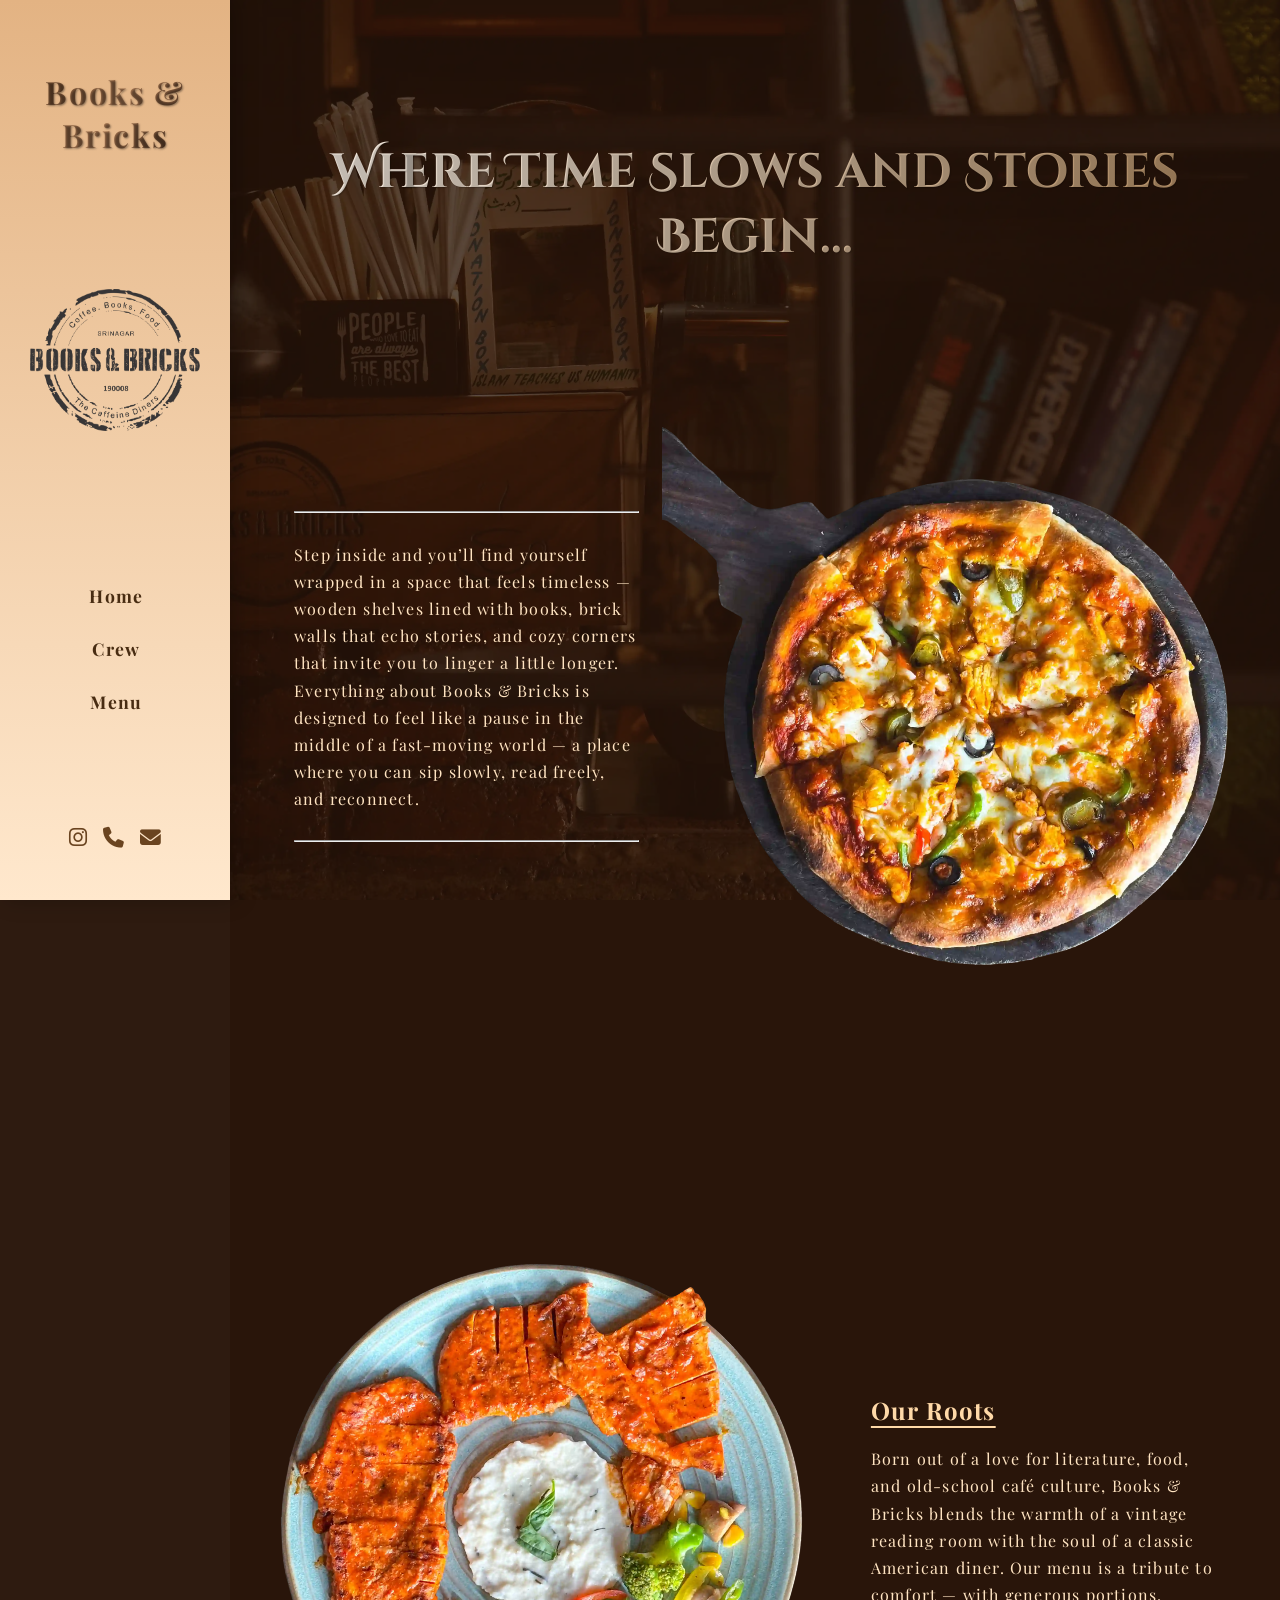
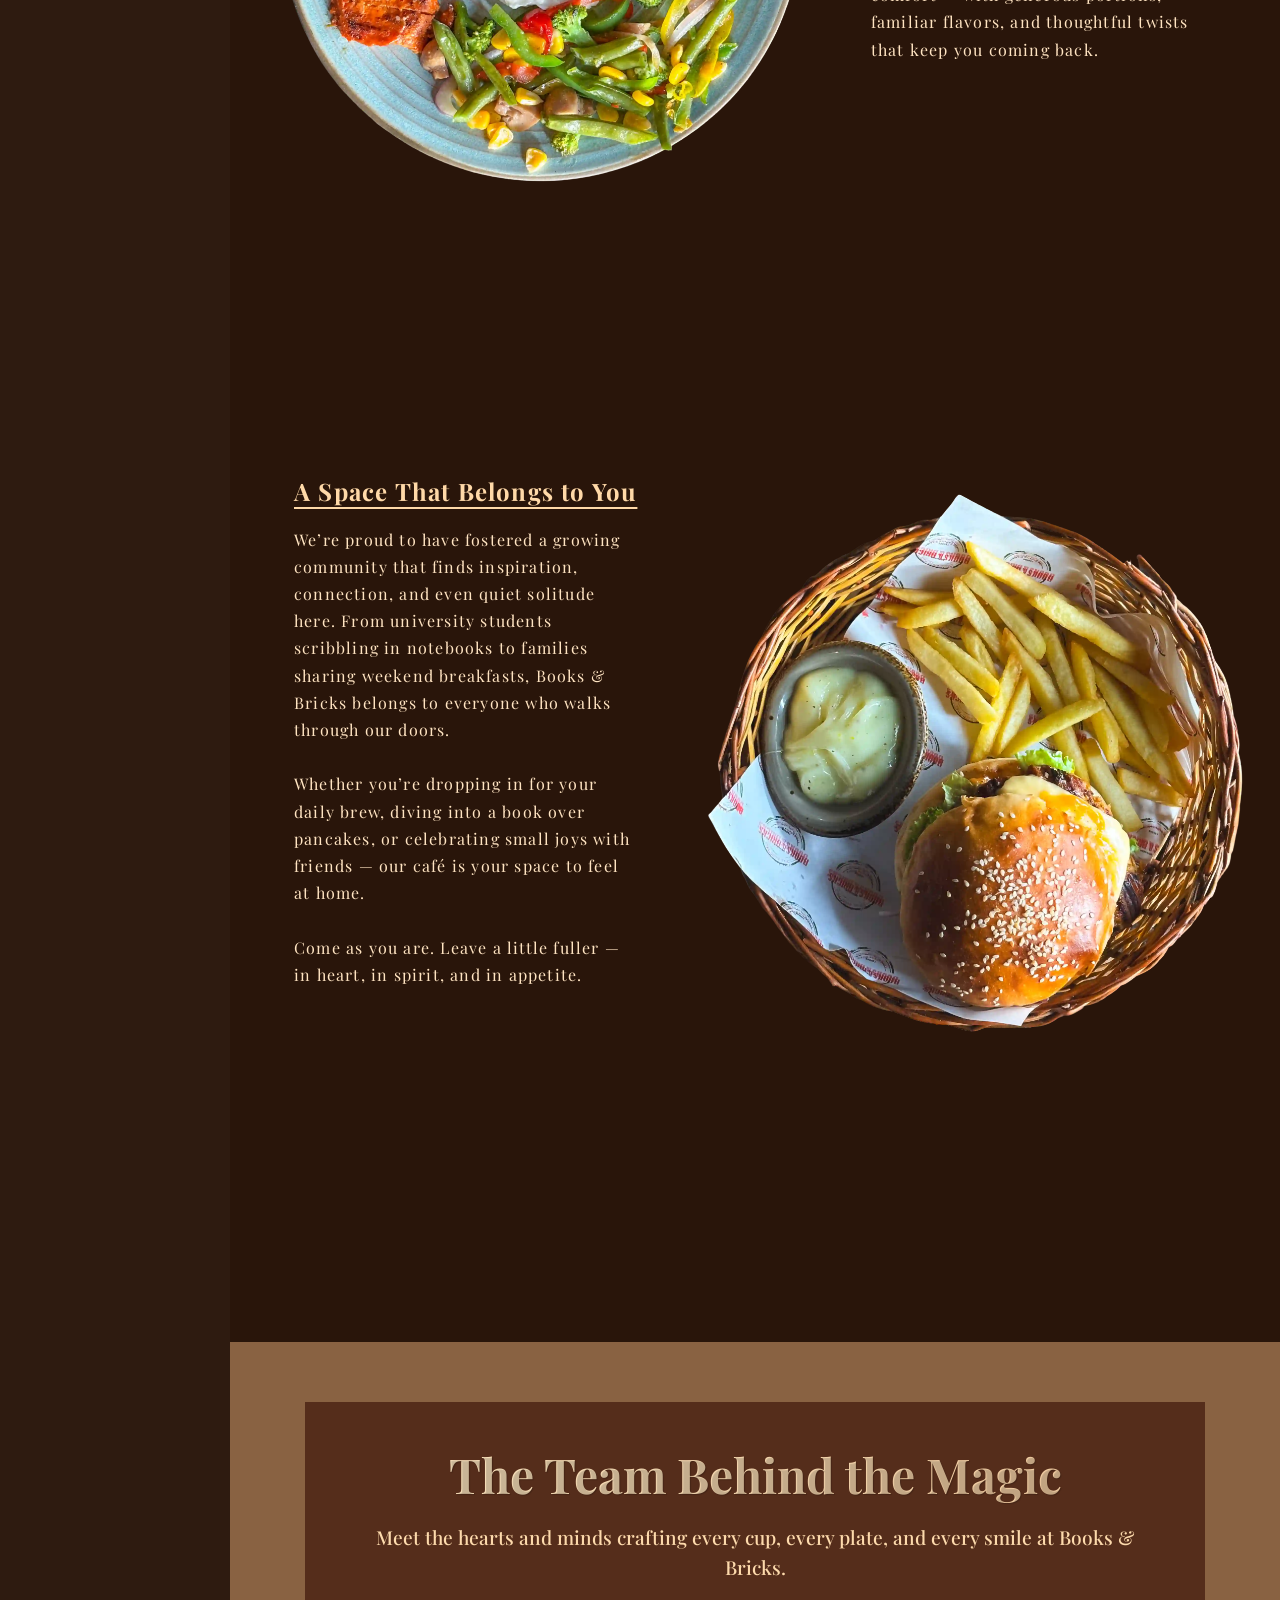
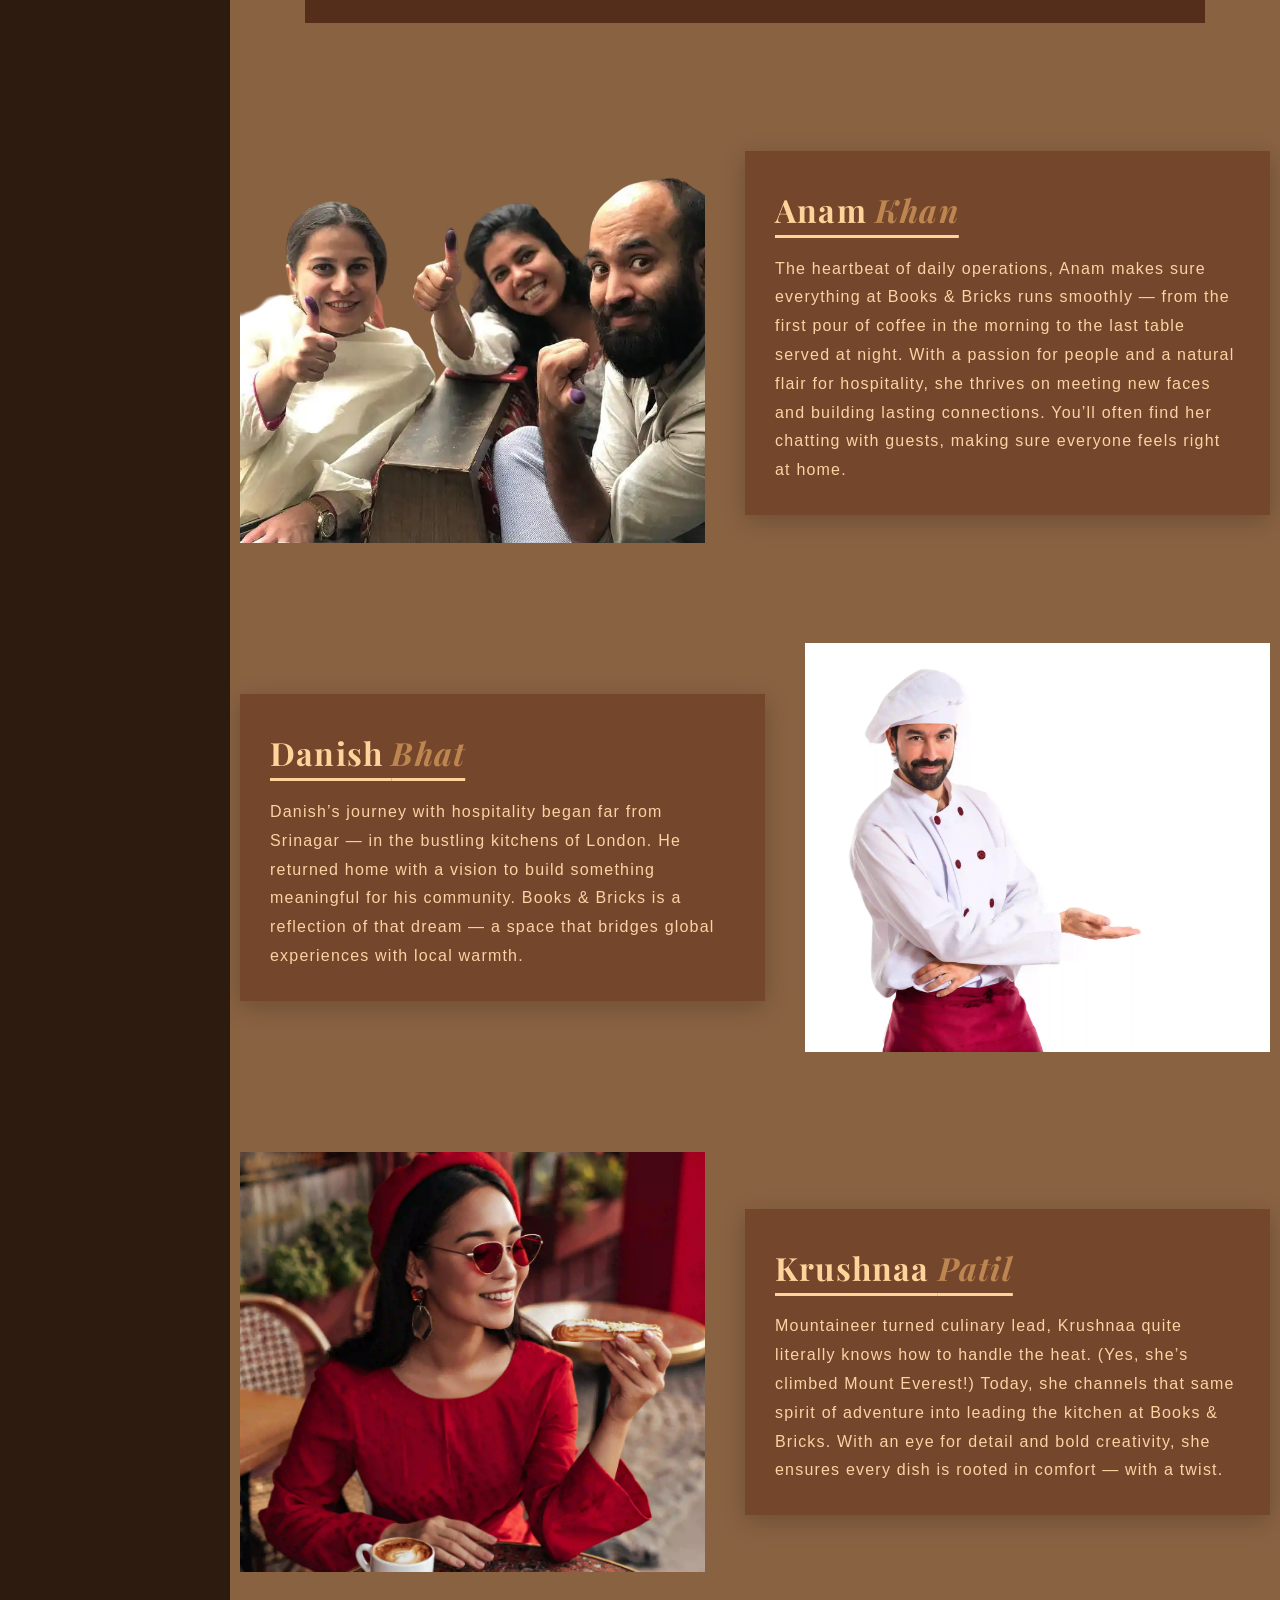
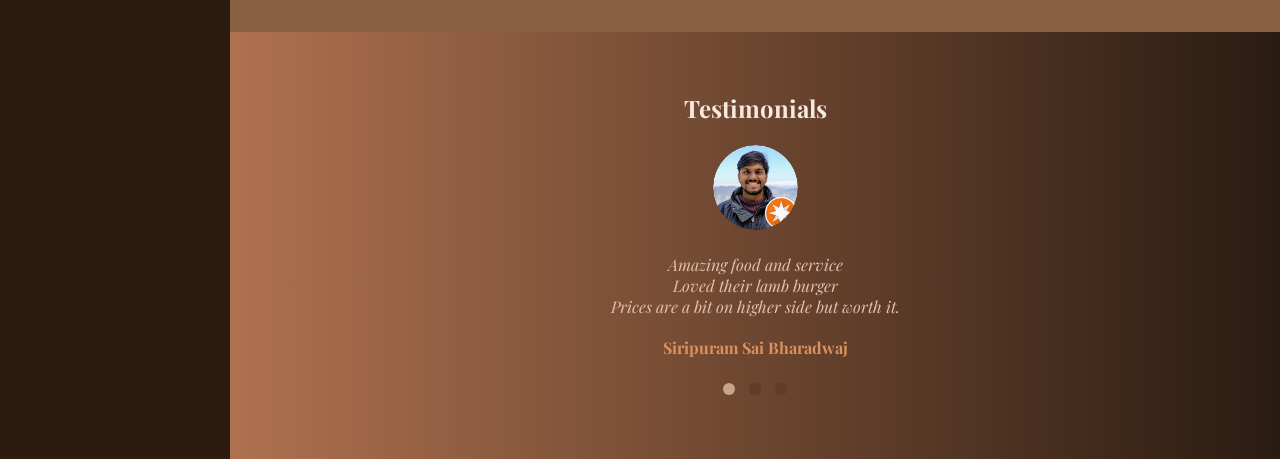
==== about.html @ 7c836502 "Books" ====
<!DOCTYPE html>
<html lang="en">
<head>
  <meta charset="UTF-8" />
  <title>About Us – Books & Bricks</title>
  <meta name="viewport" content="width=device-width, initial-scale=1.0" />

  <!-- Fonts & Icons -->
  <link rel="stylesheet" href="https://cdnjs.cloudflare.com/ajax/libs/font-awesome/6.5.0/css/all.min.css">
  <link href="https://fonts.googleapis.com/css2?family=Playfair+Display:wght@600;700&family=Great+Vibes&family=Lora:ital,wght@1,500&display=swap" rel="stylesheet">
  <link href="https://fonts.googleapis.com/css2?family=Cinzel+Decorative:wght@400;700&display=swap" rel="stylesheet">

  <!-- Stylesheet -->
  <link rel="stylesheet" href="about.css" />
</head>

<body>

<!-- Sidebar Toggle Button -->
<div class="sidebar-toggle" id="sidebarToggle">
  <span></span>
  <span></span>
  <span></span>
</div>

<!-- Sidebar -->
<div class="sidebar" id="sidebar">
  <div class="logo">Books & Bricks</div>
  <img src="images/LOGO.webp" alt="Cafe Logo" class="logo-img" />

  <nav>
    <a href="index.html">Home</a>
    <a href="#team">Crew</a>
    <a href="Copy of BNB menu PDF_compressed.pdf" target="_blank">Menu</a>
  </nav>

  <div class="socials">
    <a href="https://www.instagram.com/booksandbrickscafe?igsh=cXBlMnQxcnA5NXcz" target="_blank">
      <i class="fab fa-instagram"></i>
    </a>
    <a href="tel:+911944012175">
      <i class="fas fa-phone"></i>
    </a>
    <a href="mailto:booksandbrickscafe@gmail.com">
      <i class="fas fa-envelope"></i>
    </a>
  </div>
</div>


  <!-- About Section -->
  <section class="about-cafe-section">
    <div class="about-heading">
      <h2 class="hero-title">Where Time Slows and Stories Begin...</h2>
    </div>

    <div class="about-content">

      <div class="about-block">
        <div class="about-text">
          <p>
            <hr class="hrtag"><br>
            Step inside and you’ll find yourself wrapped in a space that feels timeless — wooden shelves lined with books, brick walls that echo stories, and cozy corners that invite you to linger a little longer. Everything about Books & Bricks is designed to feel like a pause in the middle of a fast-moving world — a place where you can sip slowly, read freely, and reconnect.
            <br><br><hr class="hrtag">
          </p>
        </div>
        <div class="about-img">
          <img src="images/pizza.webp" alt="Cafe Food 1" />
        </div>
      </div>

      <div class="about-block reverse">
        <div class="about-text">
          <h3>Our Roots</h3>
          <p>
            Born out of a love for literature, food, and old-school café culture, Books & Bricks blends the warmth of a vintage reading room with the soul of a classic American diner. Our menu is a tribute to comfort — with generous portions, familiar flavors, and thoughtful twists that keep you coming back.
          </p>
        </div>
        <div class="about-img">
          <img src="images/Fiery Chicken.webp" alt="Cafe Food 2" />
        </div>
      </div>

      <div class="about-block">
        <div class="about-text">
          <h3>A Space That Belongs to You</h3>
          <p>
            We’re proud to have fostered a growing community that finds inspiration, connection, and even quiet solitude here. From university students scribbling in notebooks to families sharing weekend breakfasts, Books & Bricks belongs to everyone who walks through our doors.
            <br><br>
            Whether you’re dropping in for your daily brew, diving into a book over pancakes, or celebrating small joys with friends — our café is your space to feel at home.
            <br><br>
            Come as you are. Leave a little fuller — in heart, in spirit, and in appetite.
          </p><br><br>
        </div>
        <div class="about-img">
          <img src="images/Peri Peri Chicken.webp" alt="Cafe Food 3" />
        </div>
      </div>

    </div>
  </section>

  <!-- Team Section -->
  <div class="main-content">
    <section class="team-light-section" id="team">
      <div class="team-bg"></div>
      <div class="team-overlay"></div>

      <div class="team-container">
        <div class="team-heading">
          <h2>The Team Behind the Magic</h2>
          <p>Meet the hearts and minds crafting every cup, every plate, and every smile at Books & Bricks.</p>
        </div>

        <div class="team-block">
          <div class="team-image">
            <img src="images/group-pic.webp" alt="Anam Khan">
          </div>
          <div class="team-text">
            <h3>Anam <span>Khan</span></h3>
            <p>The heartbeat of daily operations, Anam makes sure everything at Books & Bricks runs smoothly — from the first pour of coffee in the morning to the last table served at night. With a passion for people and a natural flair for hospitality, she thrives on meeting new faces and building lasting connections. You’ll often find her chatting with guests, making sure everyone feels right at home.</p>
          </div>
        </div>

        <div class="team-block reverse">
          <div class="team-image">
            <img src="images/chef-presenting-something-white-background.webp" alt="Danish Bhat">
          </div>
          <div class="team-text">
            <h3>Danish <span>Bhat</span></h3>
            <p>Danish’s journey with hospitality began far from Srinagar — in the bustling kitchens of London. He returned home with a vision to build something meaningful for his community. Books & Bricks is a reflection of that dream — a space that bridges global experiences with local warmth.</p>
          </div>
        </div>

        <div class="team-block">
          <div class="team-image">
            <img src="images/cute-tanned-brunette-woman-stylish-red-dress-beret-sunglasses-sits-cafe.webp" alt="Krushnaa Patil">
          </div>
          <div class="team-text">
            <h3>Krushnaa <span>Patil</span></h3>
            <p>Mountaineer turned culinary lead, Krushnaa quite literally knows how to handle the heat. (Yes, she’s climbed Mount Everest!) Today, she channels that same spirit of adventure into leading the kitchen at Books & Bricks. With an eye for detail and bold creativity, she ensures every dish is rooted in comfort — with a twist.</p>
          </div>
        </div>
      </div>
    </section>
  </div>

  <!-- Testimonials -->
  <section class="testimonials">
    <h2>Testimonials</h2>
    <br>
    <div class="testimonial-slider">
      <div class="testimonial active">
        <img src="images/person1.png" alt="Siripuram Sai Bharadwaj" class="reviewer-img" />
        <blockquote>Amazing food and service<br> Loved their lamb burger<br> Prices are a bit on higher side but worth it.</blockquote>
        <p class="author">Siripuram Sai Bharadwaj</p>
      </div>

      <div class="testimonial">
        <img src="images/person2.png" alt="Abhishek Menji" class="reviewer-img" />
        <blockquote>We tried 3–4 things — everything was too yummy, but pizza stole the show. <br> Would love to visit again!</blockquote>
        <p class="author">Abhishek Menji</p>
      </div>

      <div class="testimonial">
        <img src="images/person3.png" alt="Nayan Yadav" class="reviewer-img" />
        <blockquote>Books and Bricks Café lives up to its name. <br> Try the lamb burger — it’s definitely worth a taste.</blockquote>
        <p class="author">Nayan Yadav</p>
      </div>
    </div>

    <div class="slider-nav">
      <span class="dot active" onclick="showTestimonial(0)"></span>
      <span class="dot" onclick="showTestimonial(1)"></span>
      <span class="dot" onclick="showTestimonial(2)"></span>
    </div>
  </section>

  <!-- Scripts -->
  <script>
    const observer = new IntersectionObserver((entries) => {
      entries.forEach(entry => {
        if (entry.isIntersecting) {
          entry.target.classList.add('animate');
        } else {
          entry.target.classList.remove('animate');
        }
      });
    }, { threshold: 0.2 });

    document.querySelectorAll('.about-block').forEach(block => observer.observe(block));
  </script>

  <script>
    const teamBlocks = document.querySelectorAll('.team-block');
    const teamObserver = new IntersectionObserver((entries) => {
      entries.forEach(entry => {
        if (entry.isIntersecting) {
          entry.target.classList.add(entry.target.classList.contains('reverse') ? 'animate-right' : 'animate-left');
        } else {
          entry.target.classList.remove('animate-left', 'animate-right');
        }
      });
    }, { threshold: 0.2 });

    teamBlocks.forEach(block => teamObserver.observe(block));
  </script>

  <script>
    const toggleBtn = document.getElementById('sidebarToggle');
    const sidebar = document.getElementById('sidebar');
    toggleBtn.addEventListener('click', () => {
      sidebar.classList.toggle('active');
    });
  </script>

  <script>
    const heading = document.querySelector('.hero-title');
    function animateHeroTitle() {
      const rect = heading.getBoundingClientRect();
      if (rect.top <= window.innerHeight * 0.8 && rect.bottom >= 0) {
        heading.classList.add('animate');
      } else {
        heading.classList.remove('animate');
      }
    }
    window.addEventListener('scroll', animateHeroTitle);
    window.addEventListener('load', animateHeroTitle);
  </script>

  <script>
    let currentIndex = 0;
    function showTestimonial(index) {
      const testimonials = document.querySelectorAll('.testimonial');
      const dots = document.querySelectorAll('.dot');
      testimonials.forEach((t, i) => {
        t.classList.remove('active');
        dots[i].classList.remove('active');
      });
      testimonials[index].classList.add('active');
      dots[index].classList.add('active');
      currentIndex = index;
    }

    setInterval(() => {
      const total = document.querySelectorAll('.testimonial').length;
      showTestimonial((currentIndex + 1) % total);
    }, 5000);
  </script>

</body>
</html>
---- about.css ----
/* -------------------- RESET & BASE -------------------- */
* {
  margin: 0;
  padding: 0;
  box-sizing: border-box;
}

body, html {
  font-family: 'Playfair Display', serif;
  color: #fff4e6;
  background-color: #2e1b10;
  overflow-x: hidden;
}


/* -------------------- SIDEBAR MENU -------------------- */
.sidebar {
  position: fixed;
  top: 0;
  left: 0;
  width: 230px;
  height: 100vh;
  background: linear-gradient(180deg, #e3b383, #ffe8cd);
  padding: 30px 20px;
  display: flex;
  flex-direction: column;
  justify-content: space-between;
  align-items: center;
  z-index: 1000;
  box-shadow: 6px 0 20px rgba(0, 0, 0, 0.25);
  transition: transform 0.3s ease;
}

.sidebar .logo {
  font-size: 2rem;
  font-weight: bold;
  letter-spacing: 1.6px;
  text-align: center;
  background: linear-gradient(120deg, #5b3a21, #a37450, #3d2415);
  -webkit-background-clip: text;
  -webkit-text-fill-color: transparent;
  text-shadow: 1px 1px 2px rgba(0, 0, 0, 0.4);
  margin-top: 40px;
  margin-bottom: 16px;
}

.sidebar .logo-img {
  width: 170px;
  height: 170px;
  object-fit: contain;
  margin-bottom: 30px;
}

.sidebar nav {
  display: flex;
  flex-direction: column;
  gap: 18px;
  align-items: center;
}

.sidebar nav a {
  text-decoration: none;
  font-size: 1.1rem;
  font-weight: 700;
  color: #482c12;
  padding: 6px;
  border-left: 3px solid transparent;
  letter-spacing: 1.3px;
  transition: all 0.3s ease;
  width: 100%;
  text-align: center;
}

.sidebar nav a:hover {
  color: #7a5533;
  border-left: 2px solid #7a5533;
}

.sidebar .socials {
  display: flex;
  justify-content: center;
  gap: 16px;
  margin-bottom: 20px;
}

.sidebar .socials a {
  color: #6a4420;
  font-size: 1.3rem;
  transition: color 0.3s ease;
}

.sidebar .socials a:hover {
  color: #b57842;
}

@media (max-width: 1024px) {
  .sidebar {
    transform: translateX(-100%);
  }

  .sidebar.active {
    transform: translateX(0);
  }

  .sidebar nav a {
    border-left: 4px solid transparent;
  }

  .sidebar nav a:hover {
    border-left: 4px solid #ffd49b;
  }
}


/* -------------------- SIDEBAR TOGGLE -------------------- */
.sidebar-toggle {
  position: fixed;
  top: 20px;
  left: 20px;
  z-index: 1100;
  display: none;
  flex-direction: column;
  gap: 6px;
  cursor: pointer;
}

.sidebar-toggle span {
  width: 28px;
  height: 3px;
  background: #fcecd9;
  border-radius: 2px;
}

@media (max-width: 1024px) {
  .sidebar-toggle {
    display: flex;
  }
}


/* -------------------- ABOUT CAFE SECTION -------------------- */
.about-cafe-section {
  position: relative;
  margin-left: 230px;
  background: url('images/bg/about-main.webp') no-repeat center center fixed;
  background-size: cover;
  padding: 100px 40px 180px;
  z-index: 10;
}

.about-cafe-section::before {
  content: '';
  position: absolute;
  top: 0;
  left: 0;
  height: 100%;
  width: 100%;
  background: rgba(40, 20, 10, 0.756);
  z-index: 1;
}

.about-cafe-section > .about-content {
  position: relative;
  z-index: 2;
  display: flex;
  flex-direction: column;
  gap: 30px;
}

.hero-title {
  font-family: 'Cinzel Decorative', cursive;
  font-size: 3rem;
  background: linear-gradient(120deg, #f9f2ea, #af8659);
  -webkit-background-clip: text;
  -webkit-text-fill-color: transparent;
  text-shadow: 1px 1px 1px rgba(0, 0, 0, 0.2);
  margin-bottom: 0.1rem;
  text-align: center;
  transform: translateY(-20px);
  transition: opacity 1s ease, transform 1s ease;
}

.hero-title.animate {
  opacity: 1;
  transform: translateY(0);
}

.about-heading {
  position: relative;
  z-index: 2;
  margin-top: 40px;
}

@media (max-width: 768px) {
  .hero-title {
    font-size: 2.8rem;
    padding: 0 20px;
  }

  .about-heading {
    margin-bottom: 50px;
  }
}

.about-block {
  display: flex;
  align-items: center;
  justify-content: space-between;
  min-height: 90vh;
  gap: 40px;
  flex-wrap: nowrap;
}

.about-block.reverse {
  flex-direction: row-reverse;
}

.about-block:nth-child(odd) .about-img {
  transform: translateY(10px);
}

.about-block:nth-child(even) .about-text {
  transform: translateY(10px);
}

.about-text {
  flex: 0.9;
  font-size: 1rem;
  color: #ffe4c2;
  padding: 24px;
  line-height: 1.7;
  letter-spacing: 1.2px;
}

.about-text h3 {
  font-size: 1.5rem;
  color: #ffd9a8;
  margin-bottom: 14px;
  text-decoration: underline;
  text-underline-offset: 6px;
}

.about-img {
  flex: 1.4;
  display: flex;
  justify-content: center;
  align-items: center;
}

.about-img img {
  width: 120%;
  height: 70vh;
  max-height: 70vh;
  object-fit: contain;
}

@media (max-width: 1024px) {
  .about-cafe-section {
    margin-left: 0;
    padding: 100px 16px 200px;
    background-attachment: scroll;
    background-size: cover;
    background-repeat: repeat-y;
    background-position: center top;
  }

  .about-block {
    flex-direction: column;
    text-align: center;
    min-height: unset;
    gap: 30px;
  }

  .about-block.reverse {
    flex-direction: column;
  }

  .about-text {
    max-width: 100%;
    padding: 10px;
    font-size: 0.9rem;
  }

  .about-text h3 {
    font-size: 1.3rem;
  }

  .about-img img {
    width: 100%;
    height: auto;
    max-height: 400px;
  }

  .about-block:nth-child(odd) .about-img,
  .about-block:nth-child(even) .about-text {
    transform: none;
  }
}

@media (max-width: 768px) {
  .coffee-beans-fixed img {
    width: 200%;
  }
}


/* -------------------- SCROLL ANIMATIONS -------------------- */
@keyframes fadeInUp {
  from {
    opacity: 0;
    transform: translateY(40px);
  }
  to {
    opacity: 1;
    transform: translateY(0);
  }
}

.about-block {
  opacity: 0;
  transform: translateY(40px);
  transition: all 0.6s ease-out;
}

.about-block.animate {
  animation: fadeInUp 0.8s ease forwards;
}


/* -------------------- TEAM SECTION -------------------- */
.team-light-section {
  position: relative;
  width: 100%;
  min-height: 100vh;
  background-color: #fdc18597;
  padding: 100px 20px;
  overflow: hidden;
  margin-left: 230px;
}

.team-bg {
  position: absolute;
  top: 0;
  left: 0;
  height: 100%;
  width: 100%;
  background: url('images/bg/bell.webp') no-repeat center center;
  background-size: cover;
  background-attachment: fixed;
  opacity: 0.75;
  z-index: 0;
}

.team-overlay {
  position: absolute;
  top: 0;
  left: 0;
  height: 100%;
  width: 100%;
  background: rgba(63, 39, 26, 0.302);
  z-index: 1;
}

.team-container {
  position: relative;
  z-index: 2;
  max-width: 1400px;
  margin: 0 auto;
  display: flex;
  flex-direction: column;
  gap: 100px;
}

.team-heading {
  text-align: center;
  max-width: 900px;
  margin: 0 auto;
  background: rgb(85, 45, 27);
  padding: 40px;
  backdrop-filter: blur(8px);
  -webkit-backdrop-filter: blur(8px);
}

.team-heading h2 {
  font-size: 3rem;
  margin-bottom: 16px;
  color: transparent;
  background: linear-gradient(120deg, #fce7c2, #f0c89c);
  -webkit-background-clip: text;
  -webkit-text-fill-color: transparent;
  text-shadow: 1px 1px 1px rgba(0,0,0,0.2);
}

.team-heading p {
  font-size: 1.2rem;
  color: #fddaac;
  font-weight: 500;
  line-height: 1.6;
}

.team-block {
  display: flex;
  flex-direction: row;
  align-items: center;
  gap: 40px;
}

.team-block.reverse {
  flex-direction: row-reverse;
}

.team-image {
  flex: 1;
  display: flex;
  justify-content: center;
  align-items: center;
}

.team-image img {
  width: 100%;
  max-width: 480px;
  height: auto;
  max-height: 420px;
  object-fit: cover;
}

.team-text {
  font-family: 'Raleway', sans-serif;
  flex: 1;
  background: rgba(108, 58, 35, 0.705);
  padding: 30px;
  box-shadow: 0 6px 24px rgba(0, 0, 0, 0.2);
  font-size: 1rem;
  line-height: 1.8;
  letter-spacing: 1.2px;
  color: #f9d4a4;
}

.team-text h3 {
  font-family: 'Playfair Display', serif;
  font-size: 2rem;
  margin-bottom: 16px;
  color: #ffd49b;
  text-decoration: underline;
  text-underline-offset: 12px;
}

.team-text h3 span {
  font-style: italic;
  color: #bd8550;
}

@media (max-width: 1024px) {
  .team-light-section {
    margin-left: 0;
    padding-top: 80px;
  }

  .team-block {
    flex-direction: column;
    text-align: center;
  }

  .team-block.reverse {
    flex-direction: column;
  }

  .team-image img {
    width: 100%;
    max-width: 100%;
    height: auto;
  }

  .team-text {
    padding: 20px;
  }

  .team-heading h2 {
    font-size: 2.2rem;
  }

  .team-heading p {
    font-size: 1rem;
  }

  .team-text h3 {
    font-size: 1.6rem;
  }

  
 .team-bg {
    background-image: url('images/bg/team-phone.jpeg');
    background-repeat: repeat-y;
    background-size: contain;
    background-position: center top;
    background-attachment: scroll; /* avoids background sticking or breaking */
  }
}

/* -------------------- SCROLL ANIMATIONS: TEAM -------------------- */
@keyframes fadeSlideLeft {
  from {
    opacity: 0;
    transform: translateX(60px);
  }
  to {
    opacity: 1;
    transform: translateX(0);
  }
}

@keyframes fadeSlideRight {
  from {
    opacity: 0;
    transform: translateX(-60px);
  }
  to {
    opacity: 1;
    transform: translateX(0);
  }
}

/* Initial state before animation */
.team-block {
  opacity: 0;
  transition: opacity 0.5s ease, transform 0.5s ease;
}

/* When animated */
.team-block.animate-left {
  animation: fadeSlideLeft 0.8s ease-out forwards;
}

.team-block.animate-right {
  animation: fadeSlideRight 0.8s ease-out forwards;
}




/* -------------------- TESTIMONIALS SECTION -------------------- */
.testimonials {
  text-align: center;
  padding: 60px 20px;
  background: linear-gradient(90deg, #af714f 0%, rgb(42, 27, 17) 100%);
  color: #f5e9e1;
  margin-left: 230px;
  width: calc(100% - 230px);
  box-sizing: border-box;
}

.testimonial-slider {
  position: relative;
  max-width: 600px;
  margin: auto;
}

.testimonial {
  display: none;
  animation: fade 0.5s ease-in-out;
}

.testimonial.active {
  display: block;
}

.reviewer-img {
  width: 85px;
  height: 85px;
  border-radius: 50%;
  object-fit: cover;
  margin-bottom: 20px;
}

blockquote {
  font-style: italic;
  margin: 0 auto 20px auto;
  max-width: 500px;
  color: #e2c0ae;
}

.author {
  font-weight: bold;
  color: #dd925d;
}

.slider-nav {
  margin-top: 20px;
}

.dot {
  height: 12px;
  width: 12px;
  margin: 0 5px;
  background-color: #5e3b2a;
  border-radius: 50%;
  display: inline-block;
  cursor: pointer;
  transition: background-color 0.3s;
}

.dot.active {
  background-color: #c9a38a;
}

@keyframes fade {
  from { opacity: 0; }
  to { opacity: 1; }
}

/* Mobile devices */
@media (max-width: 768px) {
  .testimonials {
    margin-left: 0;
    width: 100%;
    padding: 40px 15px;
  }
}

/* Tablet devices */
@media (min-width: 769px) and (max-width: 1024px) {
  .testimonials {
    margin-left: 0;
    width: 100%;
    padding: 50px 20px;
  }
}




/* -------------------- DESKTOP SPACING (GLOBAL LAYOUT) -------------------- */
@media (min-width: 1025px) {
  .main-content {
    margin-right: 230px;
    margin-left: 0;
    padding: 0;
  }

  .team-light-section {
    margin-left: 230px;
    padding: 60px 0;
  }

  .team-container {
    width: 100%;
    max-width: 100%;
    padding: 0 10px;
  }
}
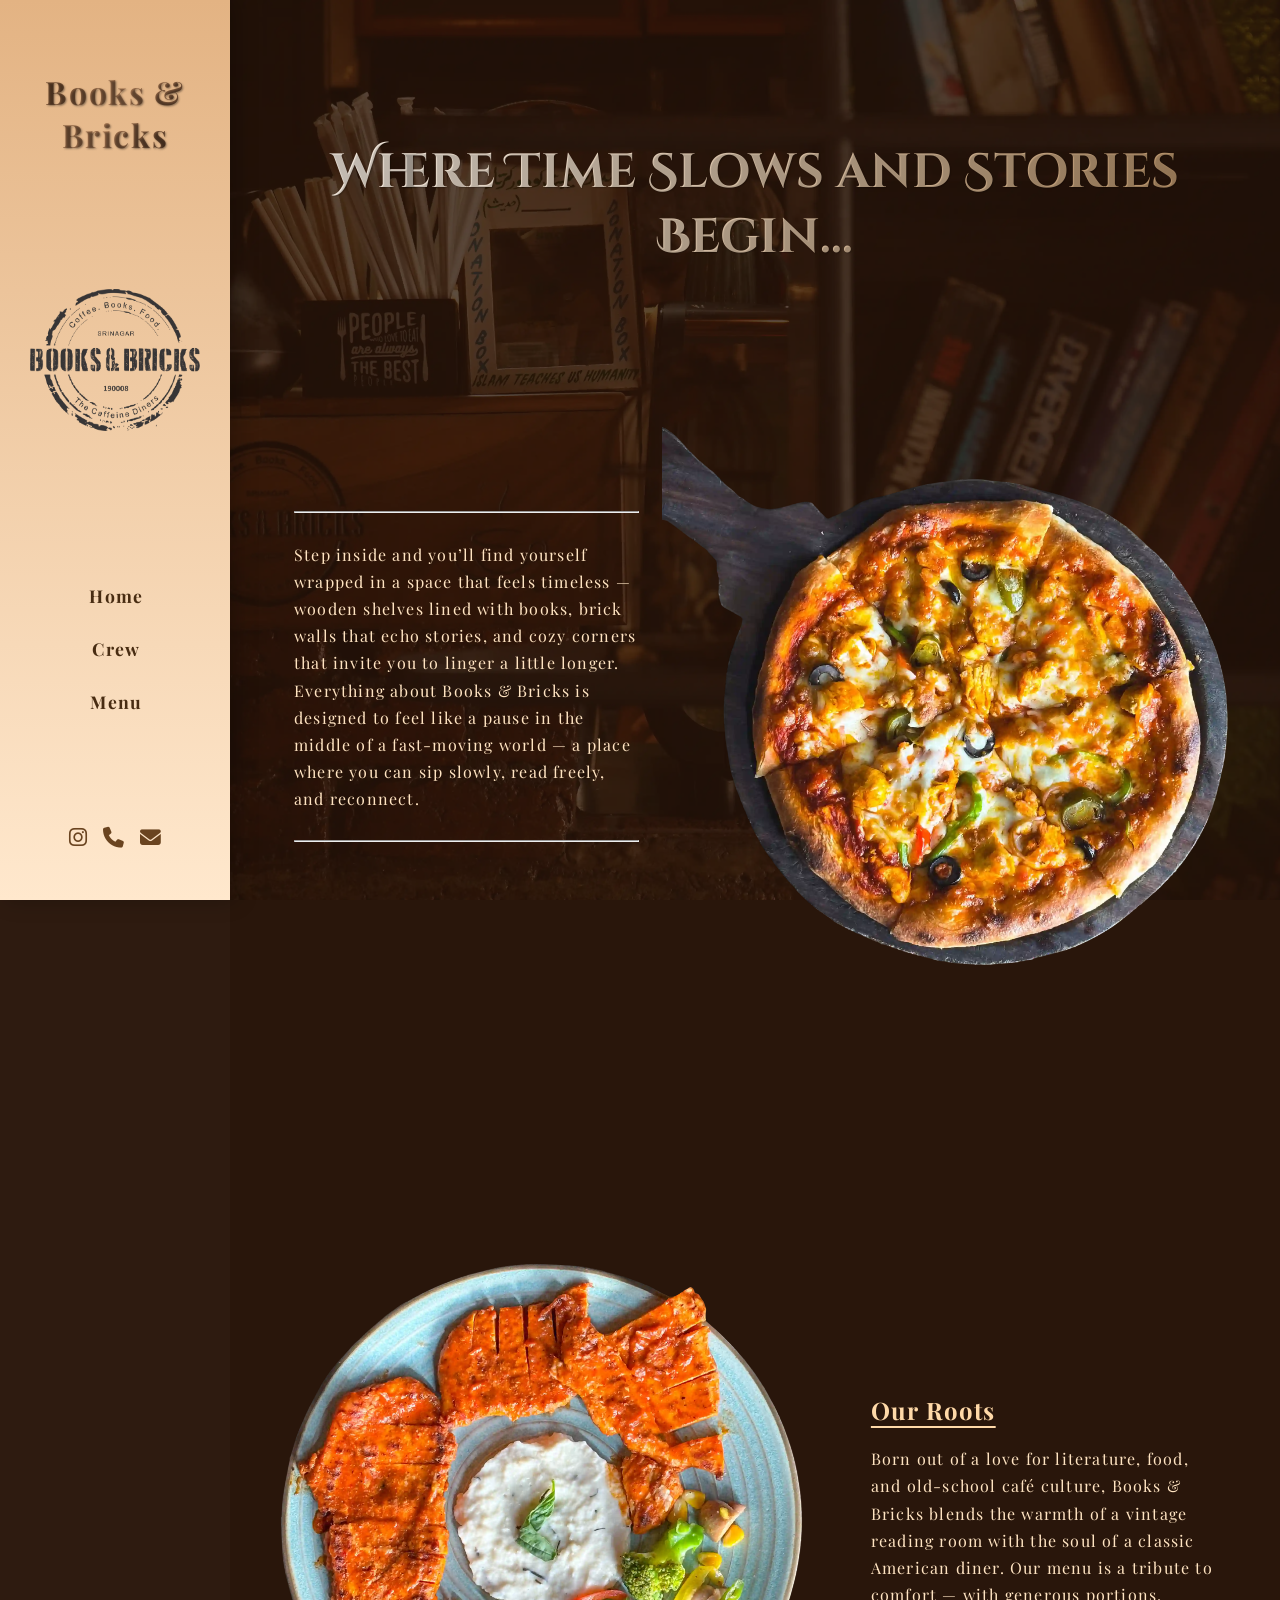
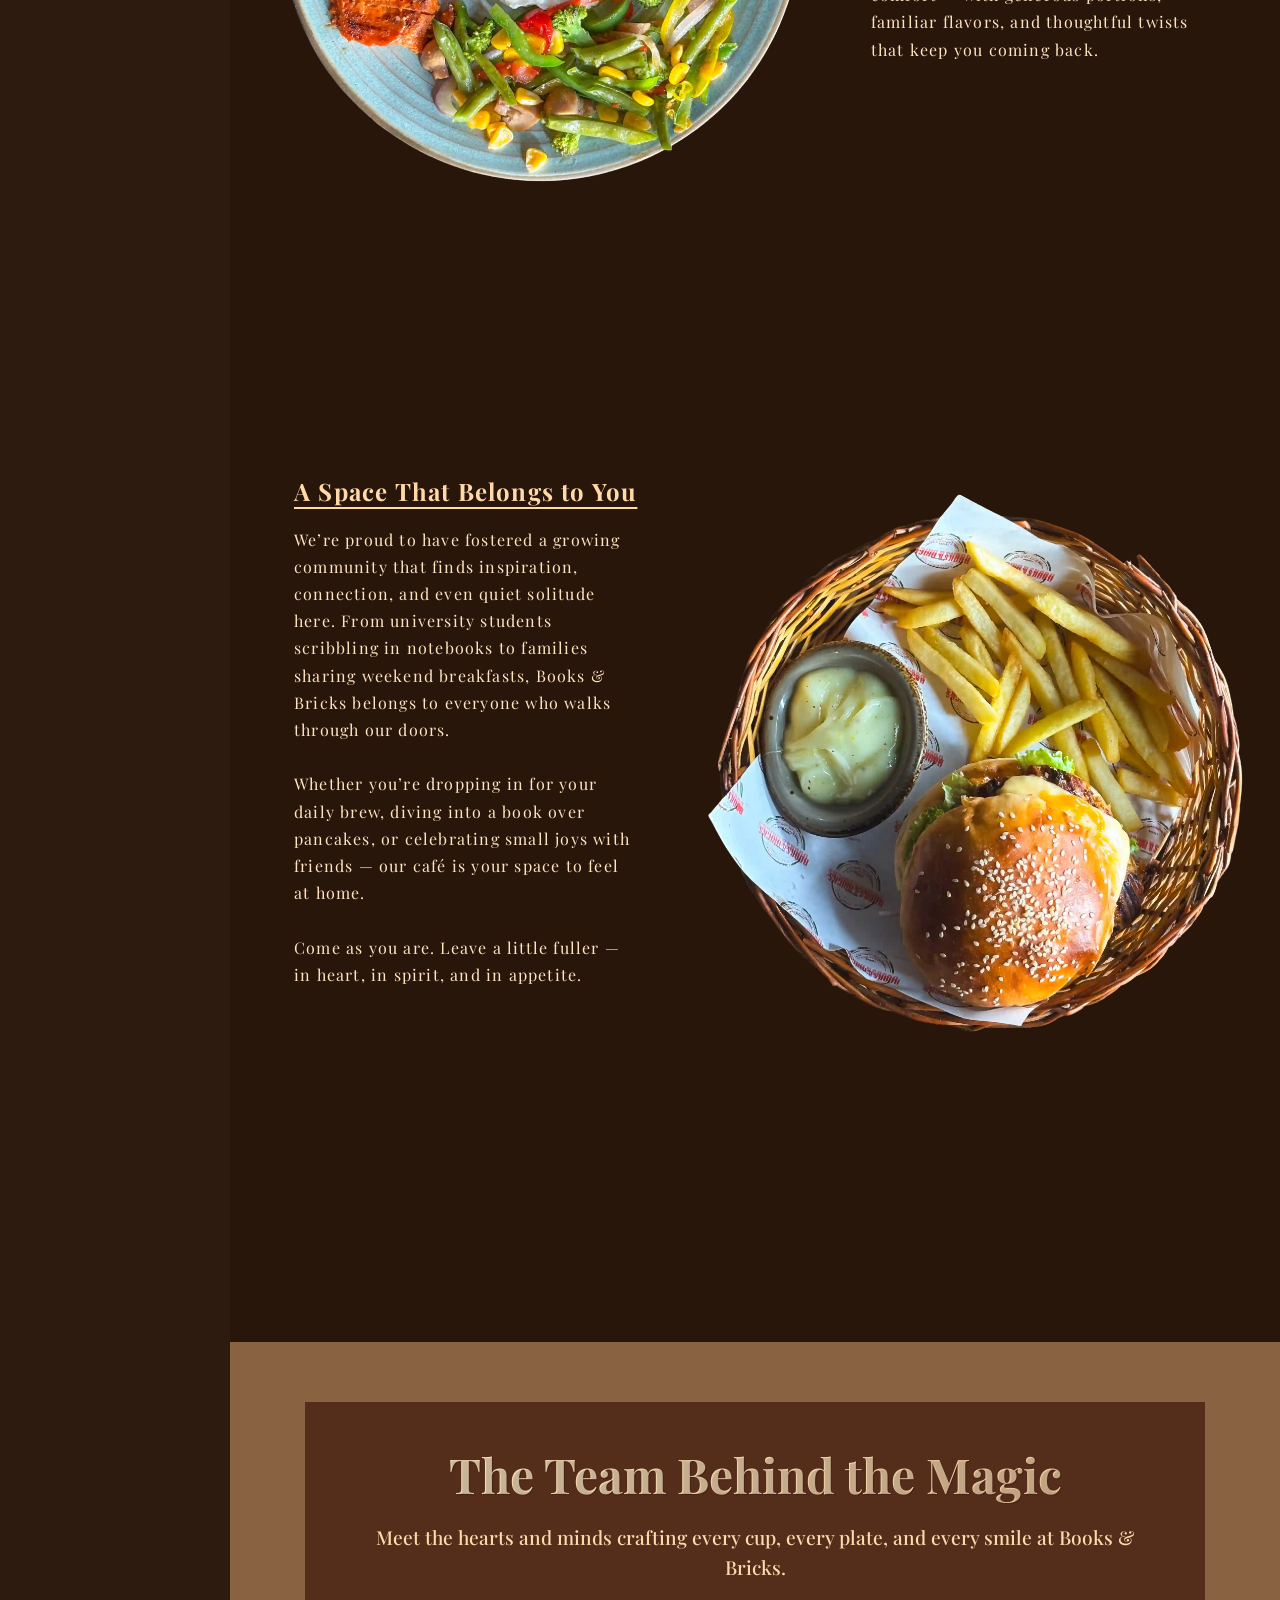
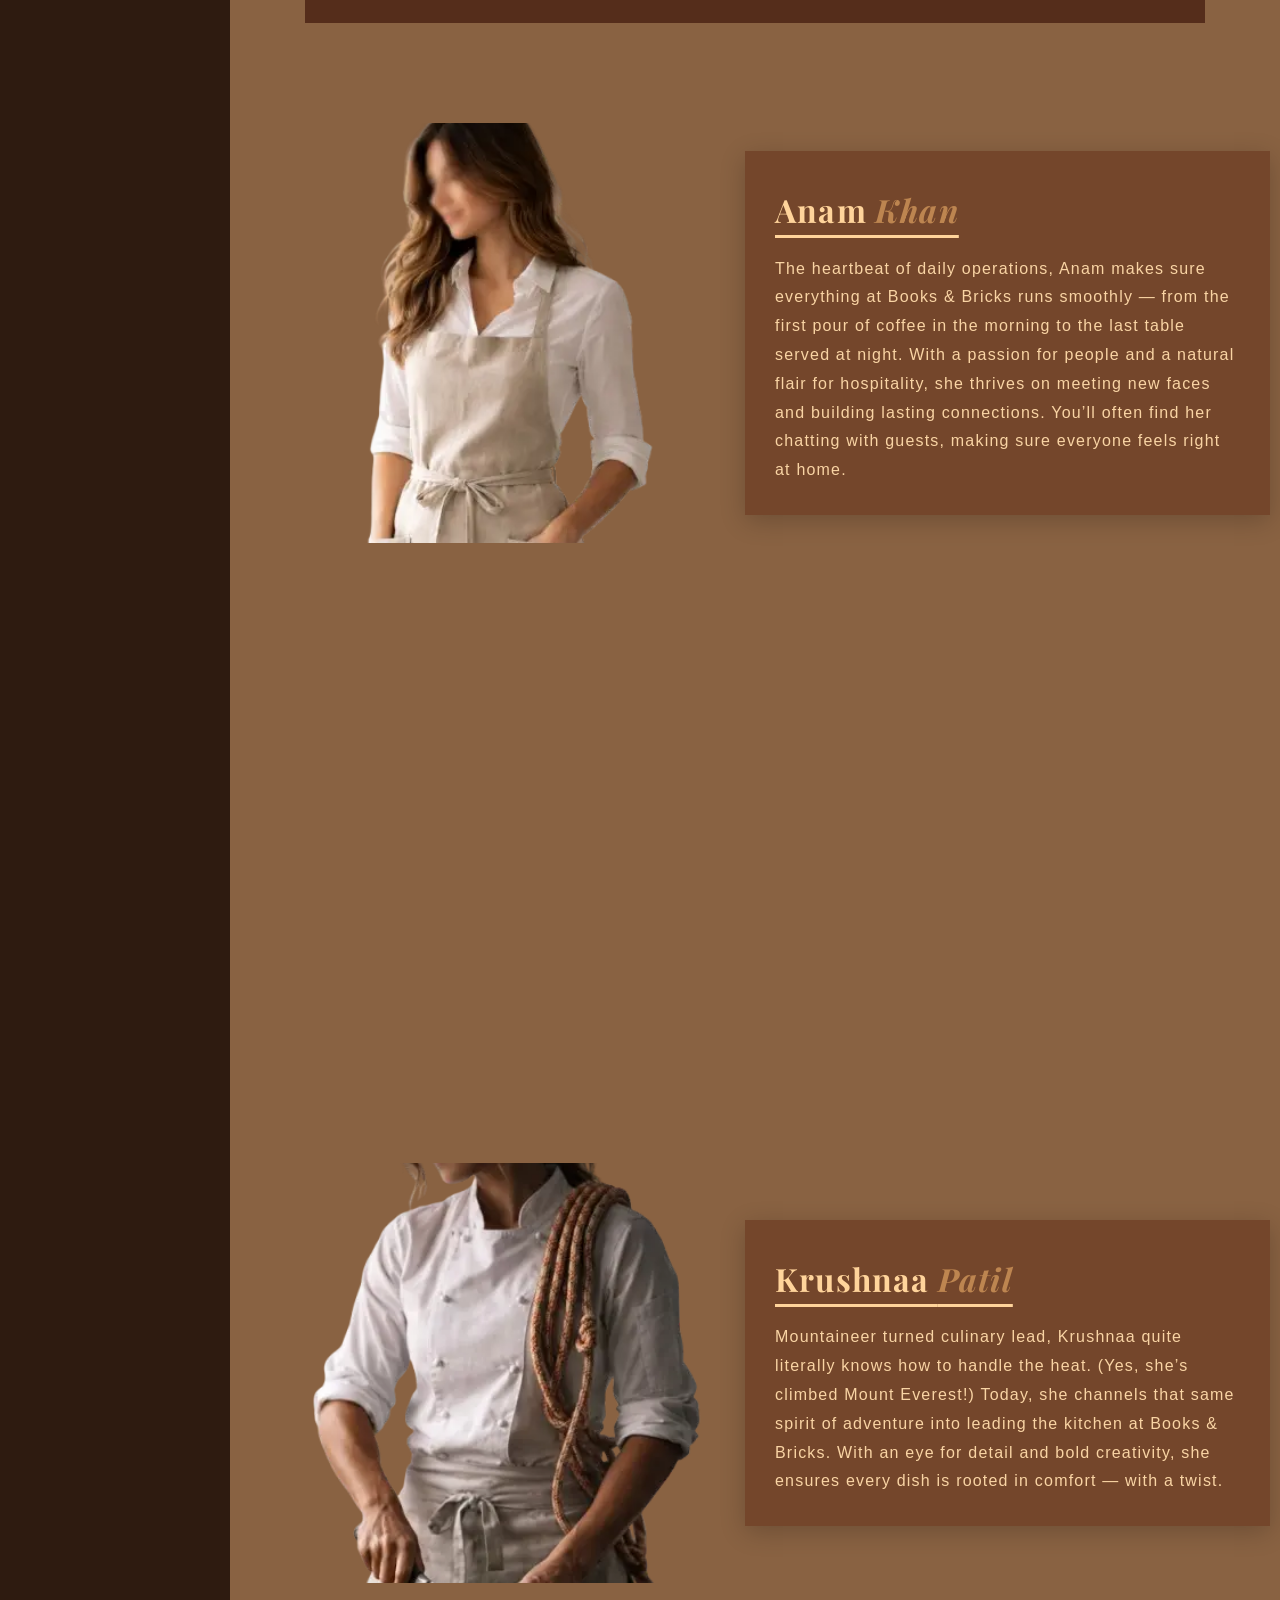
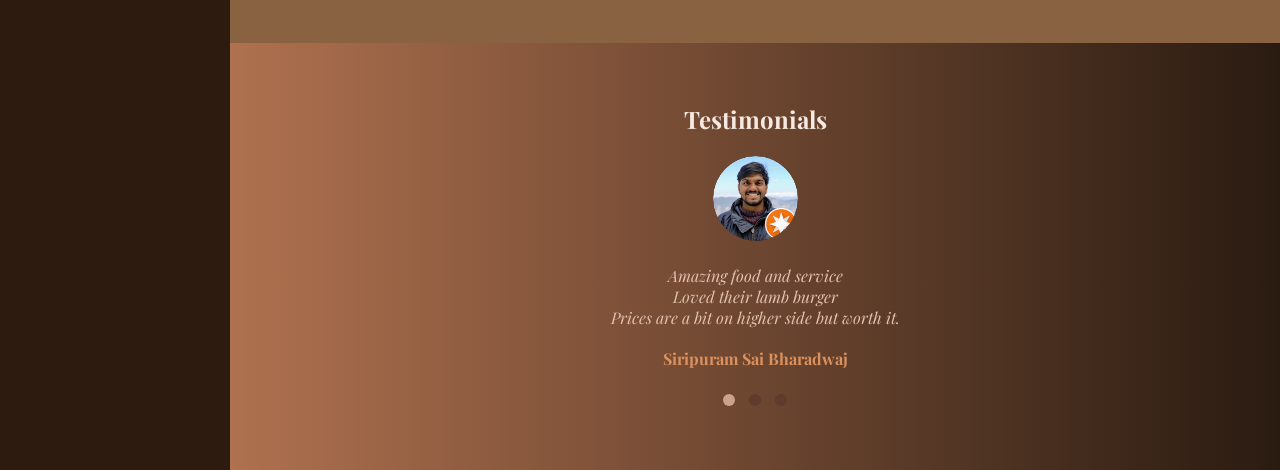
==== commit f5bb87ac: "Add new images and update layout" ====
--- a/about.html
+++ b/about.html
@@ -114,7 +114,7 @@
 
         <div class="team-block">
           <div class="team-image">
-            <img src="images/group-pic.webp" alt="Anam Khan">
+            <img src="images/p11.webp" alt="Anam Khan">
           </div>
           <div class="team-text">
             <h3>Anam <span>Khan</span></h3>
@@ -124,7 +124,7 @@
 
         <div class="team-block reverse">
           <div class="team-image">
-            <img src="images/chef-presenting-something-white-background.webp" alt="Danish Bhat">
+            <img src="images/p2.webp" alt="Danish Bhat">
           </div>
           <div class="team-text">
             <h3>Danish <span>Bhat</span></h3>
@@ -134,7 +134,7 @@
 
         <div class="team-block">
           <div class="team-image">
-            <img src="images/cute-tanned-brunette-woman-stylish-red-dress-beret-sunglasses-sits-cafe.webp" alt="Krushnaa Patil">
+            <img src="images/p33.webp" alt="Krushnaa Patil">
           </div>
           <div class="team-text">
             <h3>Krushnaa <span>Patil</span></h3>
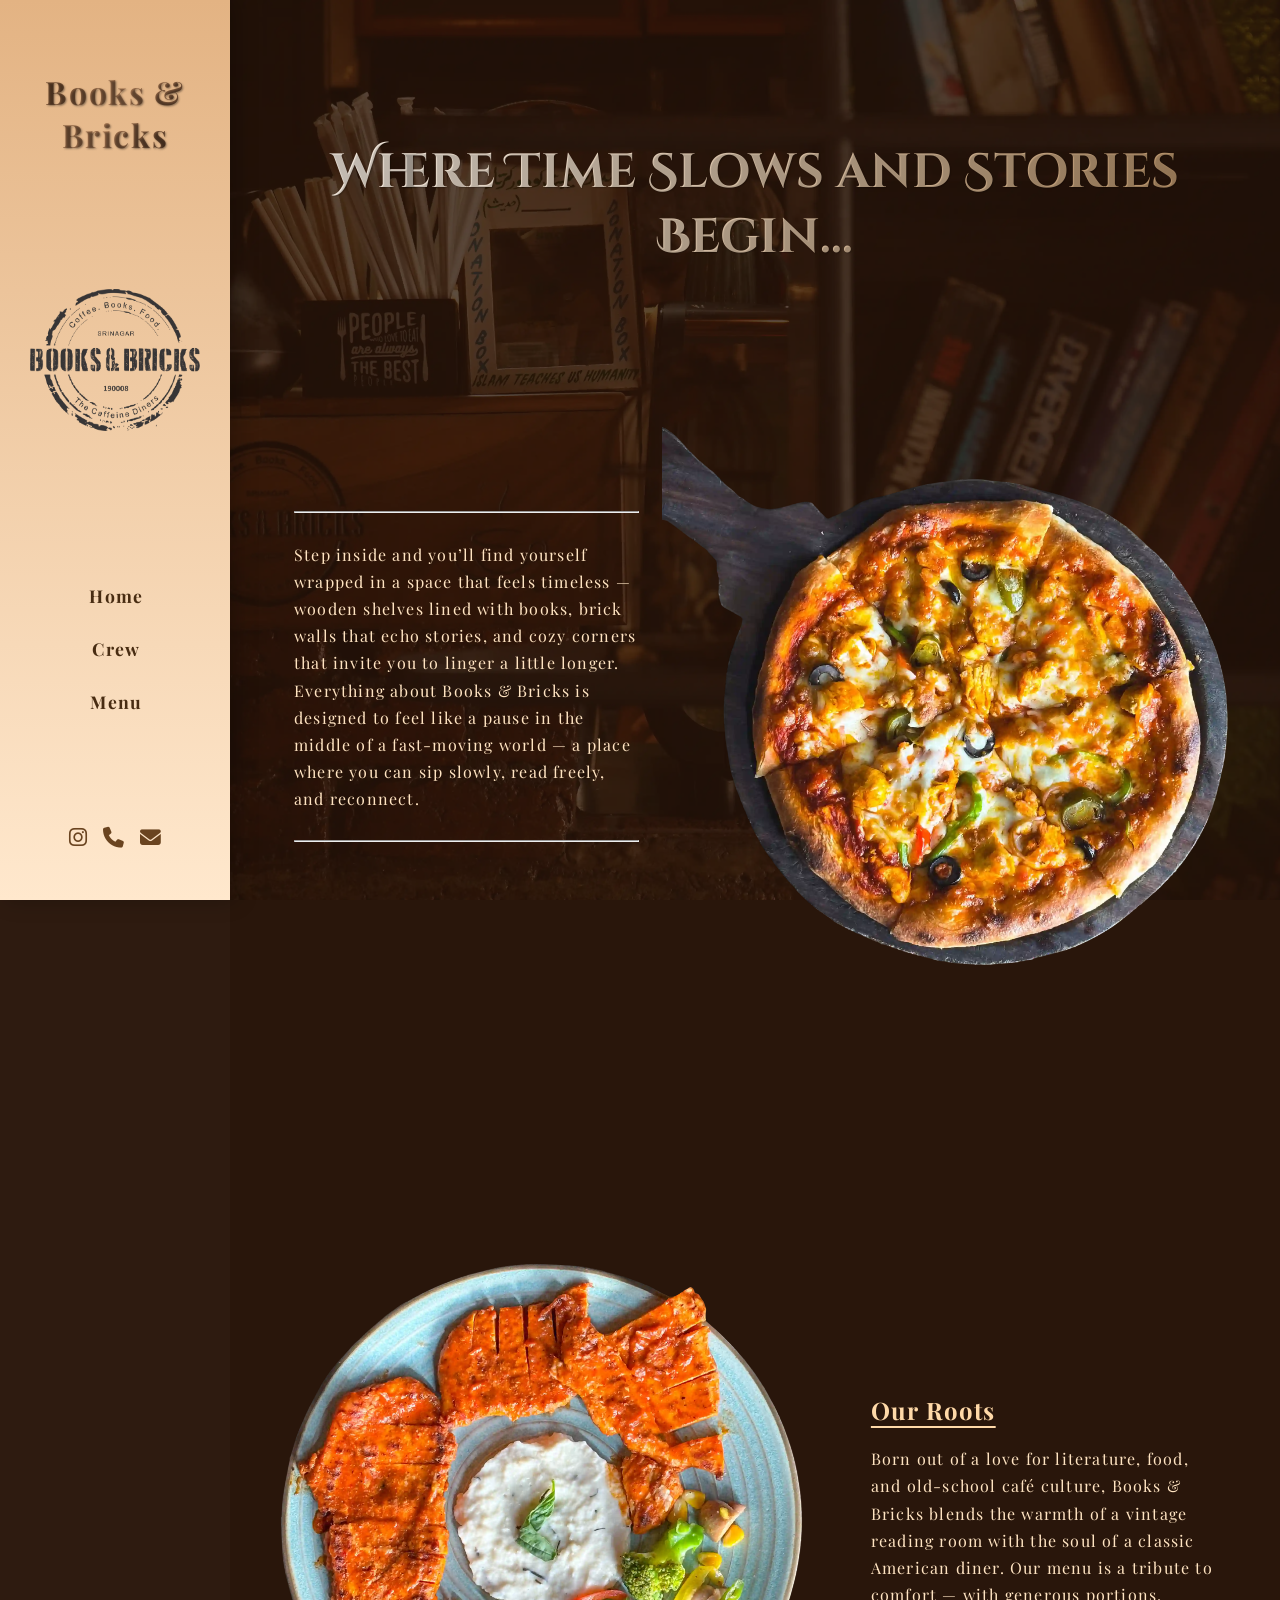
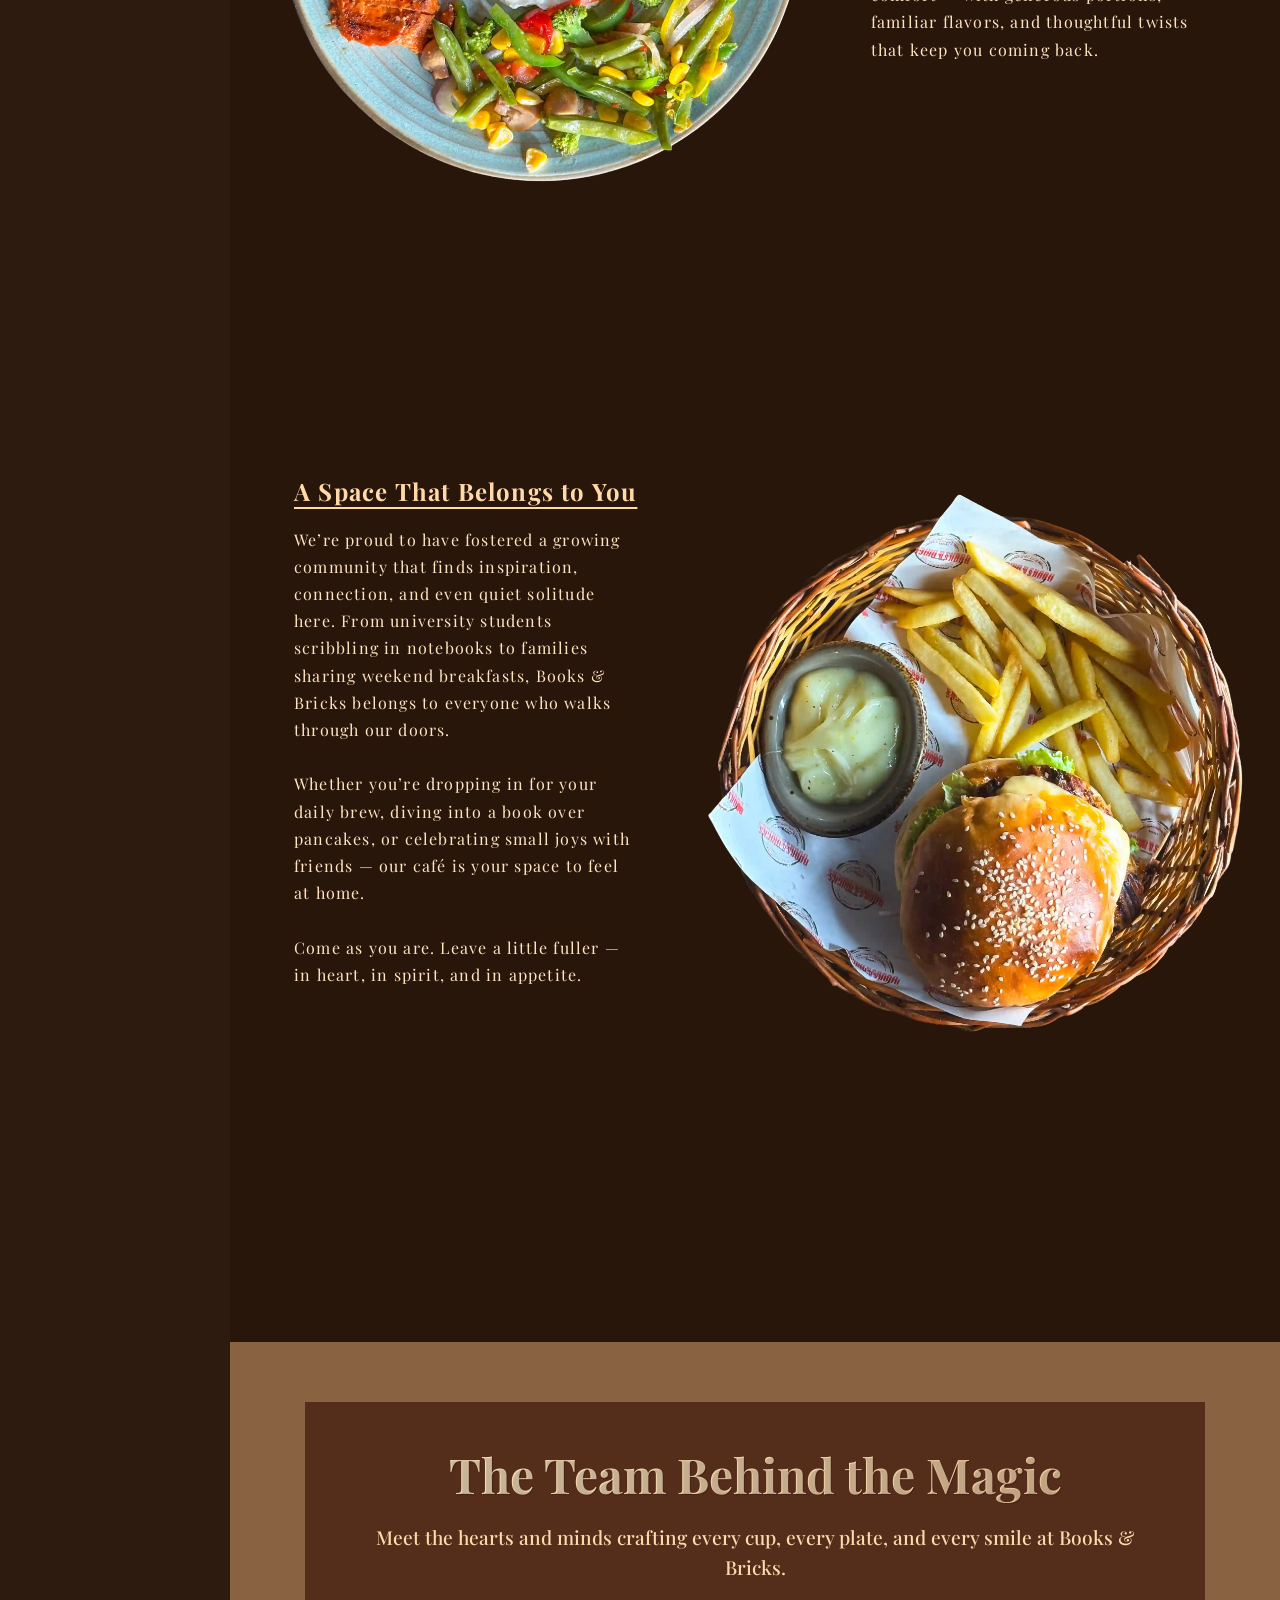
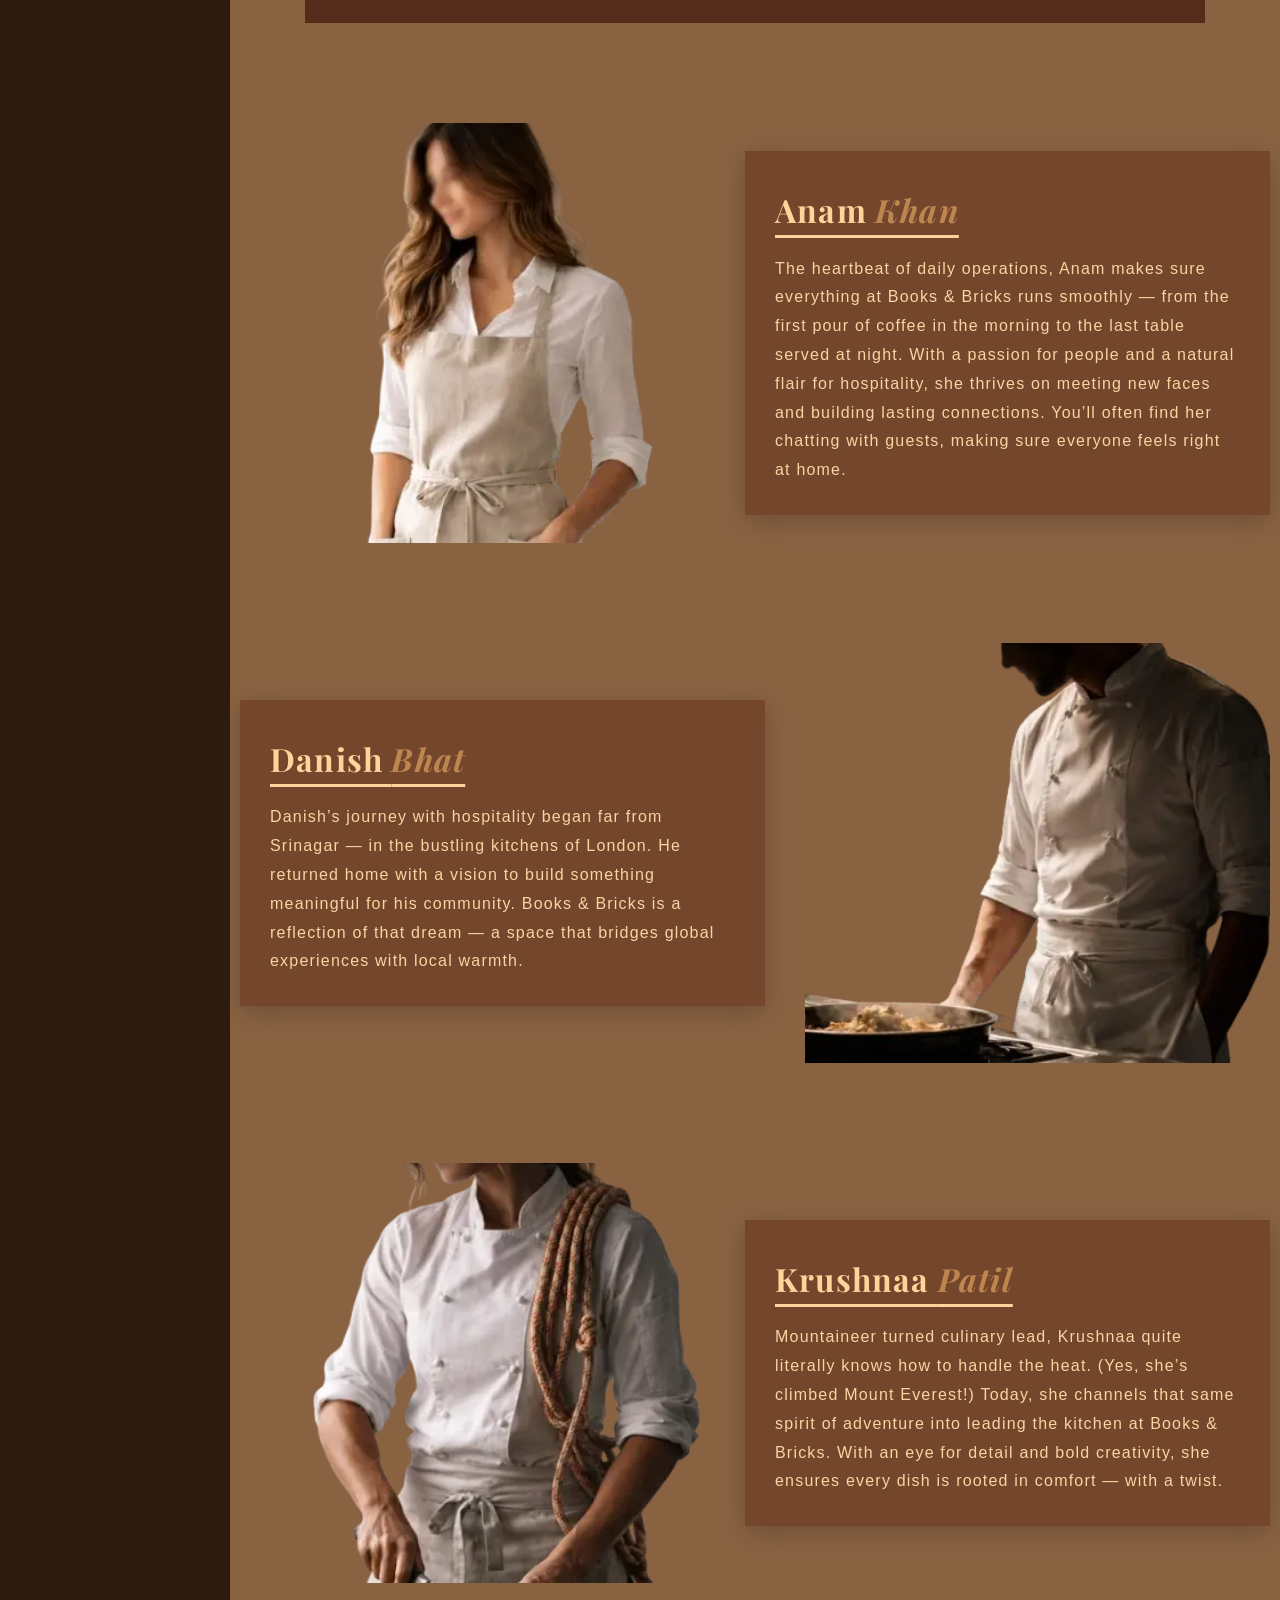
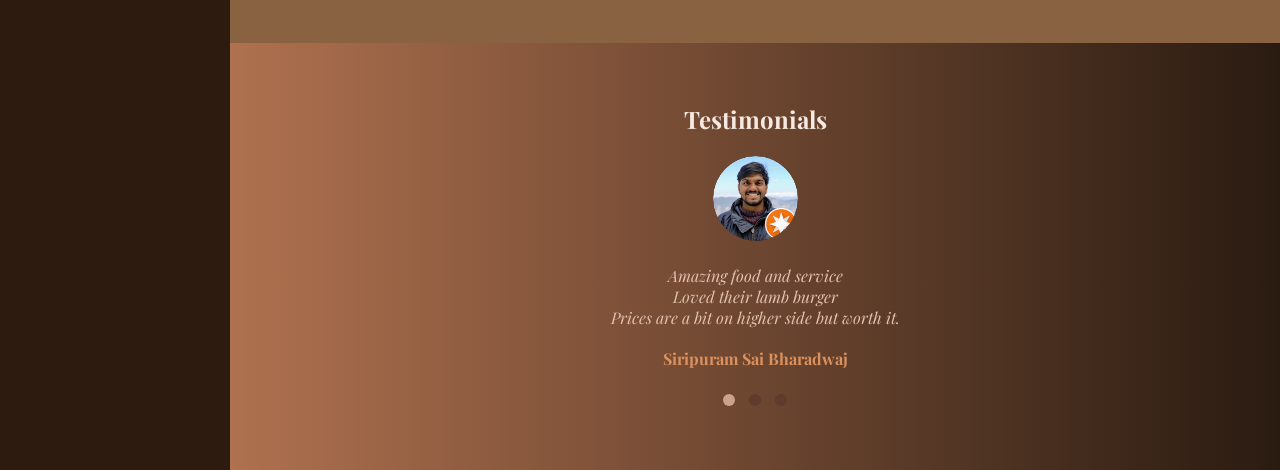
==== commit dfbe9cef: "Add official site logo as browser favicon head link across main pages" ====
--- a/about.html
+++ b/about.html
@@ -2,6 +2,7 @@
 <html lang="en">
 <head>
   <meta charset="UTF-8" />
+  <link rel="icon" type="image/webp" href="images/LOGO.webp" />
   <title>About Us – Books & Bricks</title>
   <meta name="viewport" content="width=device-width, initial-scale=1.0" />
 
--- a/about.css
+++ b/about.css
@@ -37,7 +37,7 @@
   letter-spacing: 1.6px;
   text-align: center;
   background: linear-gradient(120deg, #5b3a21, #a37450, #3d2415);
-  -webkit-background-clip: text;
+  background-clip: text;
   -webkit-text-fill-color: transparent;
   text-shadow: 1px 1px 2px rgba(0, 0, 0, 0.4);
   margin-top: 40px;
@@ -171,7 +171,7 @@
   font-family: 'Cinzel Decorative', cursive;
   font-size: 3rem;
   background: linear-gradient(120deg, #f9f2ea, #af8659);
-  -webkit-background-clip: text;
+  background-clip: text;
   -webkit-text-fill-color: transparent;
   text-shadow: 1px 1px 1px rgba(0, 0, 0, 0.2);
   margin-bottom: 0.1rem;
@@ -386,7 +386,7 @@
   margin-bottom: 16px;
   color: transparent;
   background: linear-gradient(120deg, #fce7c2, #f0c89c);
-  -webkit-background-clip: text;
+  background-clip: text;
   -webkit-text-fill-color: transparent;
   text-shadow: 1px 1px 1px rgba(0,0,0,0.2);
 }
